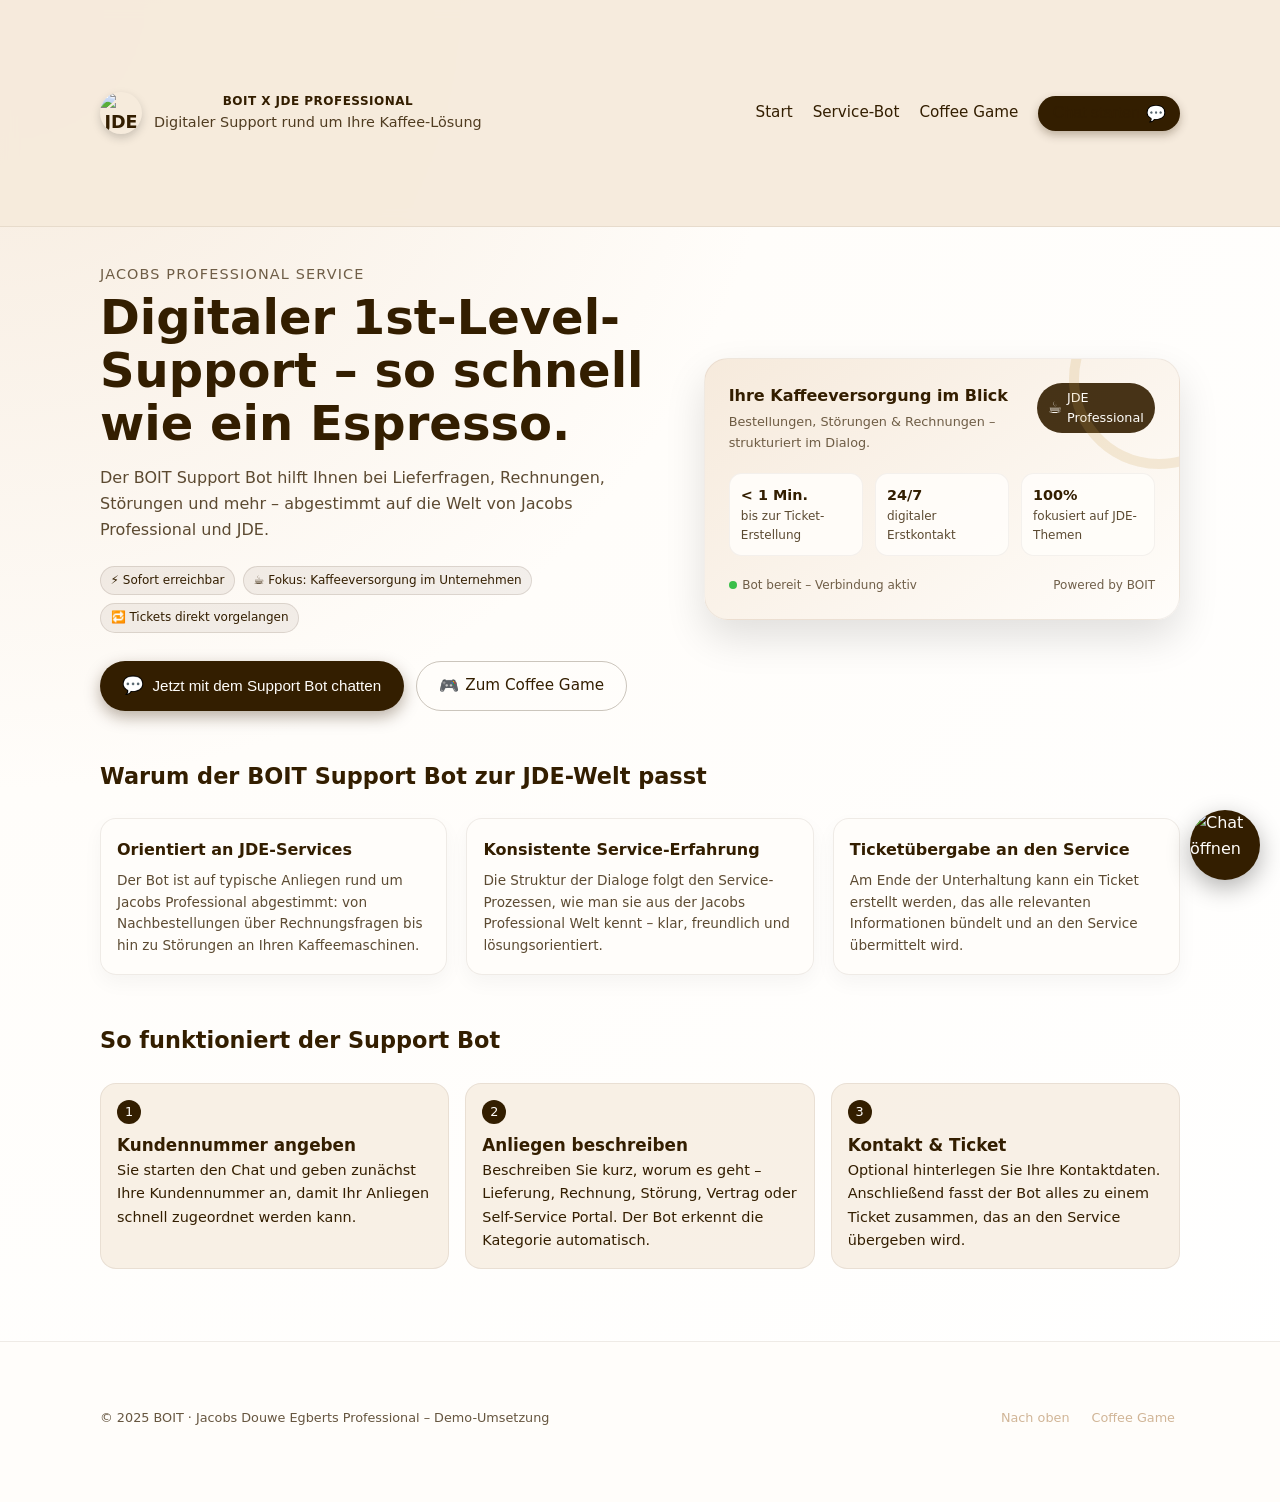
==== index.html @ 922994bf "Update link to Coffee Game page" ====
<!DOCTYPE html>
<html lang="de">
<head>
  <meta charset="UTF-8" />
  <meta name="viewport" content="width=device-width, initial-scale=1.0" />
  <title>BOIT x Jacobs Professional – Support Bot</title>

  <link rel="stylesheet" href="style2.css" />

  <style>
    :root {
      --jde-brown: #331E00;
      --jde-cream: #F6EADC;
      --jde-offwhite: #FFFDFA;
      --jde-accent: #C89A4B; /* leichte Goldnote als Akzent */
    }

    * {
      box-sizing: border-box;
      margin: 0;
      padding: 0;
    }

    body {
      font-family: system-ui, -apple-system, BlinkMacSystemFont, "Segoe UI", sans-serif;
      background: radial-gradient(circle at top left, #F6EADC 0, #FFFDFA 40%, #ffffff 100%);
      color: var(--jde-brown);
      line-height: 1.6;
    }

    a {
      color: inherit;
      text-decoration: none;
    }

    /* NEU: Hilfsklasse für das Logo-Bild - HIER WAR DIE ÄNDERUNG */
    .logo-img {
      width: 100%;
      height: 100%;
      /* 'contain' sorgt dafür, dass das ganze Bild sichtbar ist */
      object-fit: contain;
      display: block;
    }

    /* --------- Layout / Header --------- */

    .page-wrapper {
      min-height: 100vh;
      display: flex;
      flex-direction: column;
    }

    header {
      background: rgba(246, 234, 220, 0.95);
      border-bottom: 1px solid rgba(51, 30, 0, 0.08);
      backdrop-filter: blur(8px);
      position: sticky;
      top: 0;
      z-index: 50;
    }
    
    /* Fix: Header-Schriftfarbe besser lesbar machen */
    header .nav,
    header .nav * {
      color: var(--jde-brown) !important;
    }

    .nav {
      max-width: 1120px;
      margin: 0 auto;
      padding: 0.75rem 1.25rem;
      display: flex;
      align-items: center;
      justify-content: space-between;
      gap: 1rem;
    }

    .nav-left {
      display: flex;
      align-items: center;
      gap: 0.75rem;
    }

    /* Anpassung für das Logo im Header */
    .logo-circle {
      width: 42px;  /* Etwas größer für das Bild */
      height: 42px;
      border-radius: 50%;
      background: transparent; /* Kein Hintergrund mehr nötig */
      display: flex;
      align-items: center;
      justify-content: center;
      font-weight: 600;
      font-size: 1.1rem;
      box-shadow: 0 4px 10px rgba(0, 0, 0, 0.18);
      overflow: hidden; /* Wichtig: Schneidet die Ecken des JPGs rund ab */
    }

    .brand-text {
      display: flex;
      flex-direction: column;
      font-size: 0.8rem;
    }

    .brand-text span:first-child {
      font-weight: 600;
      letter-spacing: 0.04em;
      text-transform: uppercase;
      font-size: 0.75rem;
    }

    .brand-text span:last-child {
      font-size: 0.9rem;
      opacity: 0.85;
    }

    .nav-links {
      display: flex;
      align-items: center;
      gap: 1.25rem;
      font-size: 0.95rem;
    }

    .nav-link {
      position: relative;
      padding-bottom: 0.1rem;
    }

    .nav-link::after {
      content: "";
      position: absolute;
      left: 0;
      bottom: 0;
      width: 0;
      height: 2px;
      background: var(--jde-brown);
      transition: width 0.2s ease;
    }

    .nav-link:hover::after {
      width: 100%;
    }

    .nav-cta {
      padding: 0.5rem 0.9rem;
      border-radius: 999px;
      background: var(--jde-brown);
      color: var(--jde-brown);
      font-size: 0.9rem;
      border: none;
      cursor: pointer;
      display: inline-flex;
      align-items: center;
      gap: 0.35rem;
      box-shadow: 0 4px 10px rgba(51, 30, 0, 0.3);
    }

    .nav-cta span {
      font-size: 1rem;
    }

    /* --------- Hero --------- */

    main {
      flex: 1;
    }

    .hero {
      max-width: 1120px;
      margin: 0 auto;
      padding: 2.5rem 1.25rem 3rem;
      display: grid;
      grid-template-columns: minmax(0, 3fr) minmax(0, 2.5fr);
      gap: 2rem;
      align-items: center;
    }

    @media (max-width: 900px) {
      .hero {
        grid-template-columns: 1fr;
      }
    }

    .hero-title {
      font-size: clamp(2rem, 3vw + 1rem, 3rem);
      line-height: 1.1;
      margin-bottom: 1rem;
      color: var(--jde-brown);
    }

    .hero-title span {
      display: block;
      font-weight: 300;
      letter-spacing: 0.08em;
      text-transform: uppercase;
      font-size: 0.9rem;
      margin-bottom: 0.5rem;
      color: rgba(51, 30, 0, 0.7);
    }

    .hero-subtitle {
      font-size: 1rem;
      max-width: 36rem;
      margin-bottom: 1.5rem;
      color: rgba(51, 30, 0, 0.8);
    }

    .hero-badges {
      display: flex;
      flex-wrap: wrap;
      gap: 0.5rem;
      margin-bottom: 1.75rem;
    }

    .badge {
      font-size: 0.75rem;
      padding: 0.25rem 0.6rem;
      border-radius: 999px;
      background: rgba(51, 30, 0, 0.06);
      border: 1px solid rgba(51, 30, 0, 0.12);
    }

    .hero-actions {
      display: flex;
      flex-wrap: wrap;
      gap: 0.75rem;
    }

    .btn-primary {
      padding: 0.7rem 1.4rem;
      border-radius: 999px;
      background: var(--jde-brown);
      color: var(--jde-offwhite);
      border: none;
      cursor: pointer;
      display: inline-flex;
      align-items: center;
      gap: 0.5rem;
      font-size: 0.95rem;
      box-shadow: 0 6px 16px rgba(51, 30, 0, 0.35);
      text-decoration: none;
    }

    .btn-primary span.icon {
      font-size: 1.1rem;
    }

    .btn-secondary {
      padding: 0.7rem 1.4rem;
      border-radius: 999px;
      background: transparent;
      color: var(--jde-brown);
      border: 1px solid rgba(51, 30, 0, 0.25);
      cursor: pointer;
      display: inline-flex;
      align-items: center;
      gap: 0.4rem;
      font-size: 0.95rem;
      text-decoration: none;
    }

    .btn-secondary span.icon {
      font-size: 1rem;
    }

    /* Hero "Bild"-Seite */

    .hero-card {
      background: linear-gradient(145deg, #F6EADC, #FFFDFA);
      border-radius: 1.5rem;
      padding: 1.5rem;
      box-shadow: 0 18px 40px rgba(0, 0, 0, 0.12);
      border: 1px solid rgba(51, 30, 0, 0.06);
      position: relative;
      overflow: hidden;
    }

    .hero-card-header {
      display: flex;
      justify-content: space-between;
      align-items: flex-start;
      margin-bottom: 1.25rem;
    }

    .hero-card-title {
      font-weight: 600;
      font-size: 1rem;
      margin-bottom: 0.25rem;
    }

    .hero-card-sub {
      font-size: 0.8rem;
      color: rgba(51, 30, 0, 0.7);
    }

    .pill {
      font-size: 0.8rem;
      padding: 0.3rem 0.7rem;
      border-radius: 999px;
      background: rgba(51, 30, 0, 0.9);
      color: var(--jde-offwhite);
      display: inline-flex;
      align-items: center;
      gap: 0.3rem;
    }

    .pill span.icon {
      font-size: 1rem;
    }

    .hero-card-metric {
      display: grid;
      grid-template-columns: repeat(3, minmax(0, 1fr));
      gap: 0.75rem;
      margin-bottom: 1.25rem;
      font-size: 0.8rem;
    }

    .metric-box {
      padding: 0.6rem 0.7rem;
      border-radius: 0.8rem;
      background: rgba(255, 253, 250, 0.9);
      border: 1px solid rgba(51, 30, 0, 0.05);
    }

    .metric-value {
      font-weight: 600;
      font-size: 0.9rem;
    }

    .metric-label {
      font-size: 0.75rem;
      opacity: 0.8;
    }

    .hero-card-footer {
      display: flex;
      justify-content: space-between;
      align-items: center;
      font-size: 0.75rem;
      color: rgba(51, 30, 0, 0.7);
    }

    .status-dot {
      width: 8px;
      height: 8px;
      border-radius: 999px;
      background: #3ABF4A;
      margin-right: 0.35rem;
    }

    .coffee-ring {
      position: absolute;
      width: 180px;
      height: 180px;
      border-radius: 50%;
      border: 10px solid rgba(200, 154, 75, 0.18);
      top: -70px;
      right: -70px;
      transform: rotate(-8deg);
    }

    /* --------- Info-Sektionen --------- */

    .section {
      max-width: 1120px;
      margin: 0 auto;
      padding: 0 1.25rem 3rem;
    }

    .section-title {
      font-size: 1.4rem;
      margin-bottom: 1.5rem;
    }

    .cards {
      display: grid;
      grid-template-columns: repeat(3, minmax(0, 1fr));
      gap: 1.2rem;
    }

    @media (max-width: 900px) {
      .cards {
        grid-template-columns: 1fr;
      }
    }

    .card {
      background: rgba(255, 253, 250, 0.95);
      border-radius: 1rem;
      padding: 1.1rem 1rem;
      border: 1px solid rgba(51, 30, 0, 0.08);
      box-shadow: 0 8px 20px rgba(0, 0, 0, 0.04);
      font-size: 0.9rem;
    }

    .card h3 {
      font-size: 1rem;
      margin-bottom: 0.45rem;
    }

    .card p {
      font-size: 0.85rem;
      color: rgba(51, 30, 0, 0.8);
    }

    .steps {
      display: grid;
      grid-template-columns: repeat(3, minmax(0, 1fr));
      gap: 1rem;
      font-size: 0.9rem;
    }

    @media (max-width: 900px) {
      .steps {
        grid-template-columns: 1fr;
      }
    }

    .step {
      background: rgba(246, 234, 220, 0.7);
      border-radius: 1rem;
      padding: 1rem;
      border: 1px solid rgba(51, 30, 0, 0.08);
    }

    .step-number {
      width: 24px;
      height: 24px;
      border-radius: 999px;
      background: var(--jde-brown);
      color: var(--jde-offwhite);
      display: inline-flex;
      align-items: center;
      justify-content: center;
      font-size: 0.8rem;
      margin-bottom: 0.5rem;
    }

    /* --------- Footer --------- */

    footer {
      border-top: 1px solid rgba(51, 30, 0, 0.08);
      margin-top: 1.5rem;
      background: #FFFDFA;
    }

    .footer-inner {
      max-width: 1120px;
      margin: 0 auto;
      padding: 1rem 1.25rem 1.5rem;
      font-size: 0.8rem;
      display: flex;
      flex-wrap: wrap;
      justify-content: space-between;
      gap: 0.8rem;
      color: rgba(51, 30, 0, 0.75);
    }

    .footer-links {
      display: flex;
      flex-wrap: wrap;
      gap: 0.75rem;
    }

    .footer-links a {
      opacity: 0.85;
    }

    /* --------- Chat-Widget --------- */

    #chat-toggle {
      position: fixed;
      bottom: 20px;
      right: 20px;
      background: var(--jde-brown);
      color: var(--jde-offwhite);
      border-radius: 50%; /* Rund machen */
      width: 70px; /* Etwas größer für das Logo */
      height: 70px;
      cursor: pointer;
      display: flex;
      align-items: center;
      justify-content: center;
      box-shadow: 0 8px 24px rgba(0, 0, 0, 0.3);
      z-index: 999;
      padding: 0; /* Padding weg, damit Bild füllt */
      overflow: hidden; /* Ecken abschneiden für JPG */
      transition: transform 0.2s ease;
    }
    
    #chat-toggle:hover {
        transform: scale(1.05);
    }

    #chat-window {
      position: fixed;
      bottom: 100px;
      right: 20px;
      width: 360px;
      height: 500px;
      background: var(--jde-offwhite);
      border-radius: 16px;
      box-shadow: 0 18px 40px rgba(0, 0, 0, 0.28);
      display: none;
      flex-direction: column;
      z-index: 1000;
      border: 1px solid rgba(51, 30, 0, 0.16);
      overflow: hidden;
    }

    @media (max-width: 500px) {
      #chat-window {
        width: calc(100% - 32px);
        right: 16px;
      }
    }

    #chat-header {
      background: var(--jde-brown);
      color: var(--jde-offwhite);
      padding: 10px 12px;
      display: flex;
      justify-content: space-between;
      align-items: center;
    }

    #chat-header-title {
      display: flex;
      flex-direction: column;
      font-size: 0.8rem;
    }

    #chat-header-title span:first-child {
      font-weight: 600;
      font-size: 0.9rem;
    }

    #chat-header-title span:last-child {
      opacity: 0.85;
      font-size: 0.75rem;
    }

    #chat-close {
      cursor: pointer;
      font-size: 1rem;
      padding: 0.1rem 0.3rem;
      border-radius: 4px;
    }

    #chat-close:hover {
      background: rgba(255, 255, 255, 0.12);
    }

    #chat-messages {
      flex: 1;
      padding: 10px 12px;
      overflow-y: auto;
      font-size: 0.85rem;
      background: linear-gradient(to bottom, rgba(246, 234, 220, 0.35), #FFFDFA);
    }

    .bot-message {
      background: rgba(246, 234, 220, 0.95);
      padding: 8px 10px;
      border-radius: 10px;
      margin-bottom: 8px;
      max-width: 85%;
      box-shadow: 0 4px 10px rgba(0, 0, 0, 0.06);
    }

    .user-message {
      background: #D1FFD1;
      padding: 8px 10px;
      border-radius: 10px;
      margin-bottom: 8px;
      max-width: 85%;
      margin-left: auto;
      text-align: right;
      box-shadow: 0 4px 10px rgba(0, 0, 0, 0.06);
    }

    #chat-input-area {
      padding: 8px;
      display: flex;
      gap: 6px;
      border-top: 1px solid rgba(51, 30, 0, 0.08);
      background: #FFFDFA;
    }

    #chat-input {
      flex: 1;
      padding: 8px 9px;
      border-radius: 999px;
      border: 1px solid rgba(51, 30, 0, 0.2);
      font-size: 0.85rem;
      outline: none;
    }

    #chat-input:focus {
      border-color: var(--jde-brown);
      box-shadow: 0 0 0 2px rgba(51, 30, 0, 0.12);
    }

    #chat-send {
      padding: 0 12px;
      background: var(--jde-brown);
      color: var(--jde-offwhite);
      border: none;
      border-radius: 999px;
      cursor: pointer;
      font-size: 1rem;
      display: flex;
      align-items: center;
      justify-content: center;
    }

    #chat-error {
      color: #b00020;
      font-size: 0.7rem;
      padding: 0 10px 6px;
      display: none;
    }
  </style>
</head>

<body>
<div class="page-wrapper">
  <header>
    <nav class="nav">
      <div class="nav-left">
        <div class="logo-circle">
          <img src="grafik.jpg" alt="JDE Logo" class="logo-img">
        </div>
        <div class="brand-text">
          <span>BOIT x JDE Professional</span>
          <span>Digitaler Support rund um Ihre Kaffee-Lösung</span>
        </div>
      </div>

      <div class="nav-links">
        <a href="#top" class="nav-link">Start</a>
        <a href="#bot" class="nav-link">Service-Bot</a>
        <a href="gamedesign.html" class="nav-link">Coffee Game</a>
        <button class="nav-cta" id="nav-chat-open">
          <span>Chat starten</span>
          <span>💬</span>
        </button>
      </div>
    </nav>
  </header>

  <main id="top">
    <section class="hero">
      <div>
        <h1 class="hero-title">
          <span>Jacobs Professional Service</span>
          Digitaler 1st-Level-Support – so schnell wie ein Espresso.
        </h1>
        <p class="hero-subtitle">
          Der BOIT Support Bot hilft Ihnen bei Lieferfragen, Rechnungen, Störungen
          und mehr – abgestimmt auf die Welt von Jacobs Professional und JDE.
        </p>

        <div class="hero-badges">
          <div class="badge">⚡ Sofort erreichbar</div>
          <div class="badge">☕ Fokus: Kaffeeversorgung im Unternehmen</div>
          <div class="badge">🔁 Tickets direkt vorgelangen</div>
        </div>

        <div class="hero-actions">
          <button class="btn-primary" id="hero-chat-open">
            <span class="icon">💬</span>
            <span>Jetzt mit dem Support Bot chatten</span>
          </button>

          <a href="gamedesign.html" class="btn-secondary">
            <span class="icon">🎮</span>
            <span>Zum Coffee Game</span>
          </a>
        </div>
      </div>

      <aside class="hero-card" aria-label="Status Kaffeelösung">
        <div class="coffee-ring" aria-hidden="true"></div>

        <div class="hero-card-header">
          <div>
            <div class="hero-card-title">Ihre Kaffeeversorgung im Blick</div>
            <div class="hero-card-sub">
              Bestellungen, Störungen &amp; Rechnungen – strukturiert im Dialog.
            </div>
          </div>
          <div class="pill">
            <span class="icon">☕</span>
            JDE Professional
          </div>
        </div>

        <div class="hero-card-metric">
          <div class="metric-box">
            <div class="metric-value">&lt; 1 Min.</div>
            <div class="metric-label">bis zur Ticket-Erstellung</div>
          </div>
          <div class="metric-box">
            <div class="metric-value">24/7</div>
            <div class="metric-label">digitaler Erstkontakt</div>
          </div>
          <div class="metric-box">
            <div class="metric-value">100%</div>
            <div class="metric-label">fokusiert auf JDE-Themen</div>
          </div>
        </div>

        <div class="hero-card-footer">
          <div style="display:flex;align-items:center;">
            <span class="status-dot"></span>
            <span>Bot bereit – Verbindung aktiv</span>
          </div>
          <div>Powered by BOIT</div>
        </div>
      </aside>
    </section>

    <section class="section" id="bot">
      <h2 class="section-title">Warum der BOIT Support Bot zur JDE-Welt passt</h2>
      <div class="cards">
        <article class="card">
          <h3>Orientiert an JDE-Services</h3>
          <p>
            Der Bot ist auf typische Anliegen rund um Jacobs Professional abgestimmt:
            von Nachbestellungen über Rechnungsfragen bis hin zu Störungen an Ihren
            Kaffeemaschinen.
          </p>
        </article>

        <article class="card">
          <h3>Konsistente Service-Erfahrung</h3>
          <p>
            Die Struktur der Dialoge folgt den Service-Prozessen, wie man sie aus der
            Jacobs Professional Welt kennt – klar, freundlich und lösungsorientiert.
          </p>
        </article>

        <article class="card">
          <h3>Ticketübergabe an den Service</h3>
          <p>
            Am Ende der Unterhaltung kann ein Ticket erstellt werden, das alle
            relevanten Informationen bündelt und an den Service übermittelt wird.
          </p>
        </article>
      </div>
    </section>

    <section class="section">
      <h2 class="section-title">So funktioniert der Support Bot</h2>
      <div class="steps">
        <div class="step">
          <div class="step-number">1</div>
          <h3>Kundennummer angeben</h3>
          <p>
            Sie starten den Chat und geben zunächst Ihre Kundennummer an, damit
            Ihr Anliegen schnell zugeordnet werden kann.
          </p>
        </div>
        <div class="step">
          <div class="step-number">2</div>
          <h3>Anliegen beschreiben</h3>
          <p>
            Beschreiben Sie kurz, worum es geht – Lieferung, Rechnung,
            Störung, Vertrag oder Self-Service Portal. Der Bot erkennt die
            Kategorie automatisch.
          </p>
        </div>
        <div class="step">
          <div class="step-number">3</div>
          <h3>Kontakt & Ticket</h3>
          <p>
            Optional hinterlegen Sie Ihre Kontaktdaten. Anschließend fasst der Bot
            alles zu einem Ticket zusammen, das an den Service übergeben wird.
          </p>
        </div>
      </div>
    </section>
  </main>

  <footer>
    <div class="footer-inner">
      <div>© 2025 BOIT · Jacobs Douwe Egberts Professional – Demo-Umsetzung</div>
      <div class="footer-links">
        <a href="#top">Nach oben</a>
        <a href="game.html">Coffee Game</a>
      </div>
    </div>
  </footer>
</div>

<div id="chat-toggle">
  <img src="grafik.jpg" alt="Chat öffnen" class="logo-img">
</div>

<div id="chat-window" aria-label="Support-Chat">
  <div id="chat-header">
    <div id="chat-header-title">
      <span>BOIT Support Bot</span>
      <span>Jacobs Professional Service-Assistent</span>
    </div>
    <span id="chat-close">✖</span>
  </div>

  <div id="chat-messages"></div>
  <div id="chat-error"></div>

  <div id="chat-input-area">
    <input type="text" id="chat-input" placeholder="Nachricht eingeben..." />
    <button id="chat-send">➤</button>
  </div>
</div>

<script>
  // Backend-URL deines Node-Servers (Cloudflare Tunnel)
  const BACKEND_URL = "https://bot.boit.website/chat";

  const chatToggle = document.getElementById('chat-toggle');
  const chatWindow = document.getElementById('chat-window');
  const chatClose = document.getElementById('chat-close');
  const chatMessages = document.getElementById('chat-messages');
  const chatInput = document.getElementById('chat-input');
  const chatSend = document.getElementById('chat-send');
  const chatError = document.getElementById('chat-error');

  const navChatOpen = document.getElementById('nav-chat-open');
  const heroChatOpen = document.getElementById('hero-chat-open');

  let chatState = {};
  let isSending = false;
  let chatInitialized = false;

  function openChat() {
    chatWindow.style.display = 'flex';
    if (!chatInitialized) {
      initChatGreeting();
      chatInitialized = true;
    }
  }

  chatToggle.onclick = openChat;
  navChatOpen.onclick = openChat;
  heroChatOpen.onclick = openChat;

  chatClose.onclick = () => {
    chatWindow.style.display = 'none';
  };

  function addMessage(text, sender = 'bot') {
    const messageDiv = document.createElement('div');
    messageDiv.className = sender === 'user' ? 'user-message' : 'bot-message';
    messageDiv.innerHTML = text;
    chatMessages.appendChild(messageDiv);
    chatMessages.scrollTop = chatMessages.scrollHeight;
  }

  async function initChatGreeting() {
    try {
      const resp = await fetch(BACKEND_URL);
      if (!resp.ok) return;
      const data = await resp.json();
      chatState = data.state || {};
      if (data.reply) {
        addMessage(data.reply, 'bot');
      }
    } catch (e) {
      console.error("Fehler beim Laden der Begrüßung:", e);
    }
  }

  async function sendMessage() {
    if (isSending) return;

    const text = chatInput.value.trim();
    if (!text) return;

    addMessage(text, 'user');
    chatInput.value = '';
    isSending = true;
    chatError.style.display = 'none';

    try {
      const response = await fetch(BACKEND_URL, {
        method: "POST",
        headers: { "Content-Type": "application/json" },
        body: JSON.stringify({
          prompt: text,
          state: chatState
        }),
      });

      if (!response.ok) {
        throw new Error("HTTP-Fehler: " + response.status);
      }

      const data = await response.json();
      chatState = data.state || {};
      addMessage(data.reply || "Keine Antwort erhalten.", 'bot');
    } catch (error) {
      chatError.innerText = "Serverfehler: Verbindung fehlgeschlagen.";
      chatError.style.display = 'block';
      console.error(error);
    }

    isSending = false;
  }

  chatSend.onclick = sendMessage;
  chatInput.addEventListener("keydown", (e) => {
    if (e.key === "Enter") sendMessage();
  });
</script>

</body>
</html>
---- style2.css ----
/* === RESET === */
* {
  margin: 0;
  padding: 0;
  box-sizing: border-box;
}

body {
  font-family: 'Helvetica Neue', Arial, sans-serif;
  color: #3b2f2f;
  background-color: #f7efe7;
  line-height: 1.6;
}

a {
  text-decoration: none;
  color: inherit;
}

img {
  max-width: 100%;
  height: auto;
}

/* === HEADER === */
header {
  background-color: #4a2f22;
  color: #fbf8f5;
  text-align: center;
  padding: 80px 20px;
}

header h1 {
  font-size: 2.8rem;
  margin-bottom: 20px;
  font-weight: 700;
}

header p {
  font-size: 1.2rem;
  margin-bottom: 30px;
  color: #eadfcf;
}

.cta-button {
  display: inline-block;
  background-color: #7a4f3a;
  color: #fff7f2;
  padding: 14px 30px;
  font-weight: bold;
  border-radius: 30px;
  transition: all 0.3s ease;
}

.cta-button:hover {
  background-color: #92644f;
  transform: scale(1.05);
}

/* === SECTIONS === */
.section {
  padding: 70px 20px;
}

.section.light {
  background-color: #f3eee8;
}

.container {
  max-width: 1000px;
  margin: 0 auto;
  text-align: center;
}

.container h2 {
  color: #4a2f22;
  font-size: 2rem;
  margin-bottom: 30px;
}

.features {
  display: flex;
  flex-wrap: wrap;
  justify-content: center;
  gap: 30px;
}

.feature-item {
  background-color: #fff;
  border-radius: 10px;
  padding: 30px 20px;
  flex: 1 1 calc(30% - 20px);
  box-shadow: 0 4px 12px rgba(0, 0, 0, 0.1);
  transition: transform 0.3s ease;
}

.feature-item:hover {
  transform: translateY(-5px);
}

.feature-item h3 {
  color: #6a4b3a;
  margin-bottom: 15px;
  font-size: 1.2rem;
}

.feature-item p {
  color: #5b463b;
  font-size: 0.95rem;
}

/* === HOW IT WORKS === */
ol {
  text-align: left;
  display: inline-block;
  color: #4a2f22;
  font-size: 1rem;
  line-height: 1.8;
}

/* === FOOTER === */
footer {
  background-color: #35261f;
  color: #efe7df;
  text-align: center;
  padding: 50px 20px;
  font-size: 0.9rem;
}

footer a {
  color: #c9a986;
  margin: 0 5px;
}

@media (max-width: 768px) {
  .feature-item {
    flex: 1 1 100%;
  }

  header h1 {
    font-size: 2rem;
  }
}
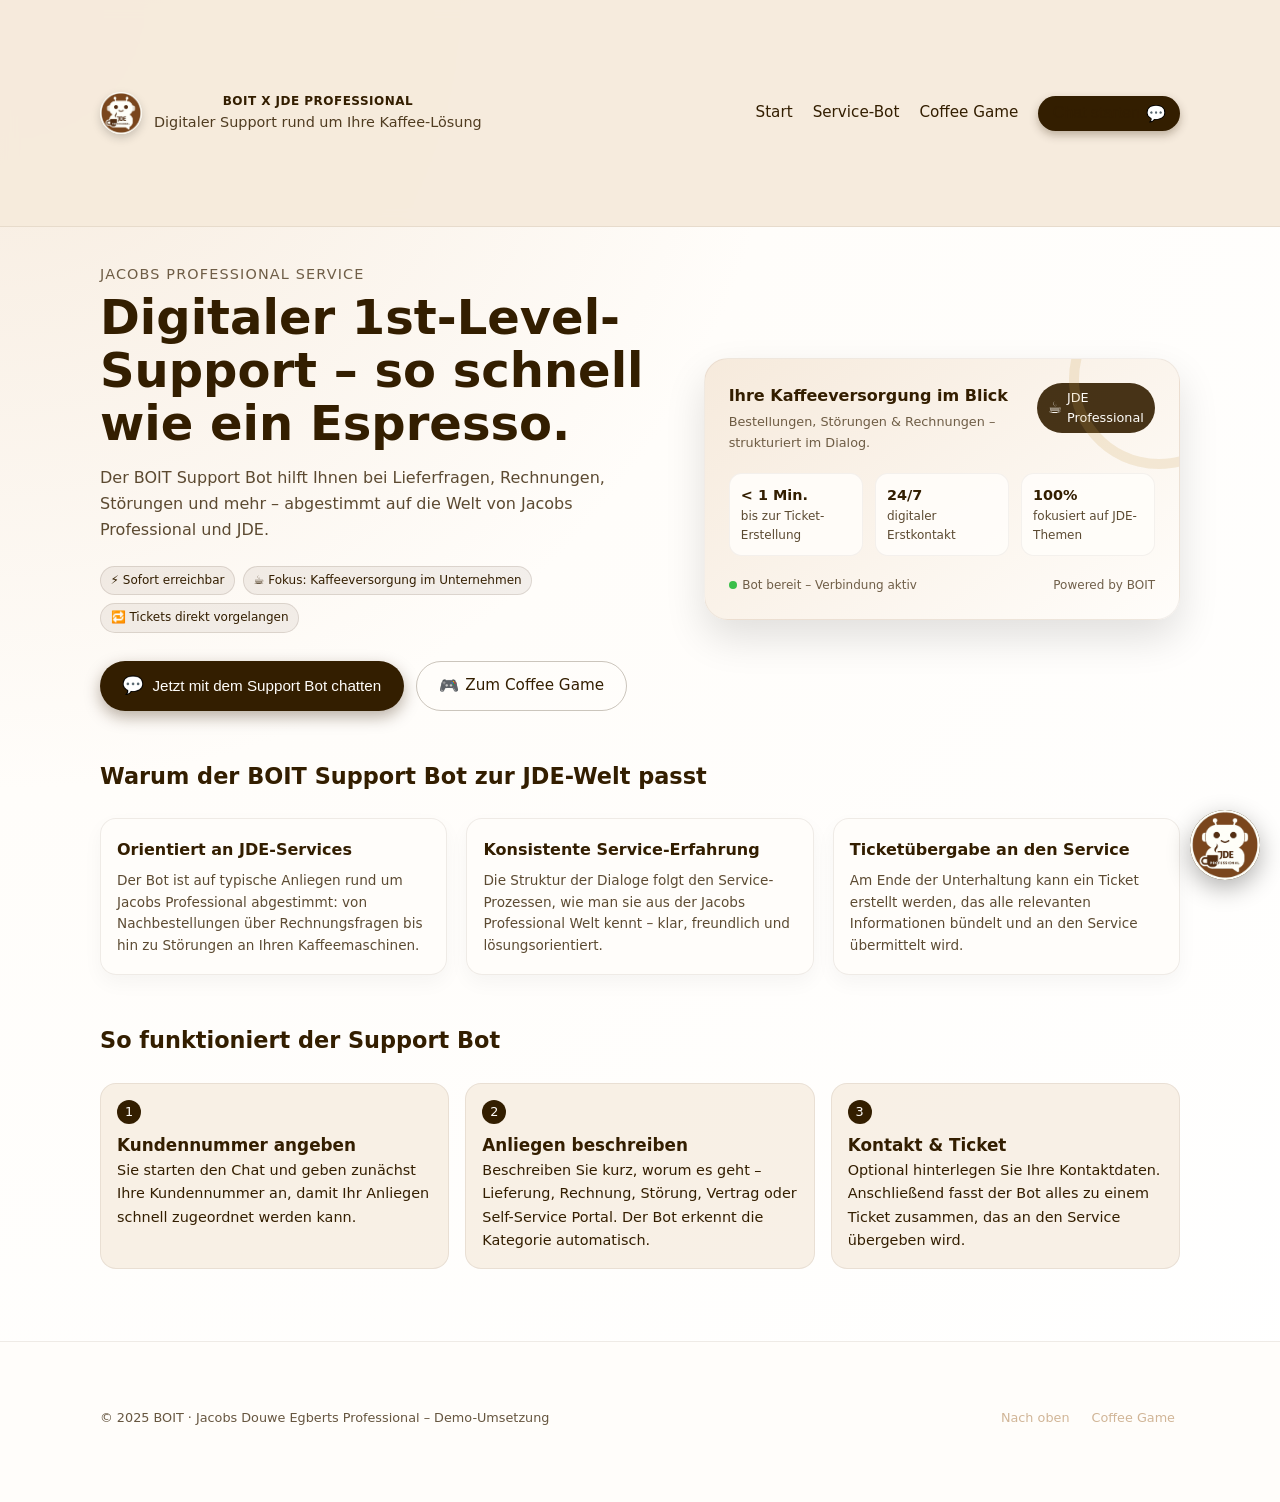
==== commit 2be58fdb: "Refactor logo styles and update game link" ====
--- a/index.html
+++ b/index.html
@@ -33,11 +33,10 @@
       text-decoration: none;
     }
 
-    /* NEU: Hilfsklasse für das Logo-Bild - HIER WAR DIE ÄNDERUNG */
+    /* Hilfsklasse für das Logo-Bild (Allgemein) */
     .logo-img {
       width: 100%;
       height: 100%;
-      /* 'contain' sorgt dafür, dass das ganze Bild sichtbar ist */
       object-fit: contain;
       display: block;
     }
@@ -59,7 +58,6 @@
       z-index: 50;
     }
     
-    /* Fix: Header-Schriftfarbe besser lesbar machen */
     header .nav,
     header .nav * {
       color: var(--jde-brown) !important;
@@ -81,19 +79,19 @@
       gap: 0.75rem;
     }
 
-    /* Anpassung für das Logo im Header */
+    /* Logo im Haupt-Header */
     .logo-circle {
-      width: 42px;  /* Etwas größer für das Bild */
+      width: 42px;
       height: 42px;
       border-radius: 50%;
-      background: transparent; /* Kein Hintergrund mehr nötig */
+      background: transparent;
       display: flex;
       align-items: center;
       justify-content: center;
       font-weight: 600;
       font-size: 1.1rem;
       box-shadow: 0 4px 10px rgba(0, 0, 0, 0.18);
-      overflow: hidden; /* Wichtig: Schneidet die Ecken des JPGs rund ab */
+      overflow: hidden;
     }
 
     .brand-text {
@@ -476,7 +474,7 @@
       background: var(--jde-brown);
       color: var(--jde-offwhite);
       border-radius: 50%; /* Rund machen */
-      width: 70px; /* Etwas größer für das Logo */
+      width: 70px;
       height: 70px;
       cursor: pointer;
       display: flex;
@@ -484,8 +482,8 @@
       justify-content: center;
       box-shadow: 0 8px 24px rgba(0, 0, 0, 0.3);
       z-index: 999;
-      padding: 0; /* Padding weg, damit Bild füllt */
-      overflow: hidden; /* Ecken abschneiden für JPG */
+      padding: 0;
+      overflow: hidden;
       transition: transform 0.2s ease;
     }
     
@@ -525,6 +523,26 @@
       align-items: center;
     }
 
+    /* NEU: Kleines Logo im Chat-Header */
+    .chat-header-logo {
+      width: 34px;
+      height: 34px;
+      border-radius: 50%;
+      background: #fff; /* Damit das Bild gut lesbar ist */
+      border: 2px solid rgba(255,255,255,0.2);
+      overflow: hidden;
+      display: flex;
+      align-items: center;
+      justify-content: center;
+      flex-shrink: 0;
+    }
+    
+    .chat-header-logo img {
+      width: 100%;
+      height: 100%;
+      object-fit: contain;
+    }
+
     #chat-header-title {
       display: flex;
       flex-direction: column;
@@ -641,7 +659,7 @@
       <div class="nav-links">
         <a href="#top" class="nav-link">Start</a>
         <a href="#bot" class="nav-link">Service-Bot</a>
-        <a href="gamedesign.html" class="nav-link">Coffee Game</a>
+        <a href="game.html" class="nav-link">Coffee Game</a>
         <button class="nav-cta" id="nav-chat-open">
           <span>Chat starten</span>
           <span>💬</span>
@@ -674,7 +692,7 @@
             <span>Jetzt mit dem Support Bot chatten</span>
           </button>
 
-          <a href="gamedesign.html" class="btn-secondary">
+          <a href="game.html" class="btn-secondary">
             <span class="icon">🎮</span>
             <span>Zum Coffee Game</span>
           </a>
@@ -801,9 +819,14 @@
 
 <div id="chat-window" aria-label="Support-Chat">
   <div id="chat-header">
-    <div id="chat-header-title">
-      <span>BOIT Support Bot</span>
-      <span>Jacobs Professional Service-Assistent</span>
+    <div style="display:flex; align-items:center; gap:10px;">
+      <div class="chat-header-logo">
+        <img src="grafik.jpg" alt="Bot Logo">
+      </div>
+      <div id="chat-header-title">
+        <span>BOIT Support Bot</span>
+        <span>Jacobs Professional Service-Assistent</span>
+      </div>
     </div>
     <span id="chat-close">✖</span>
   </div>
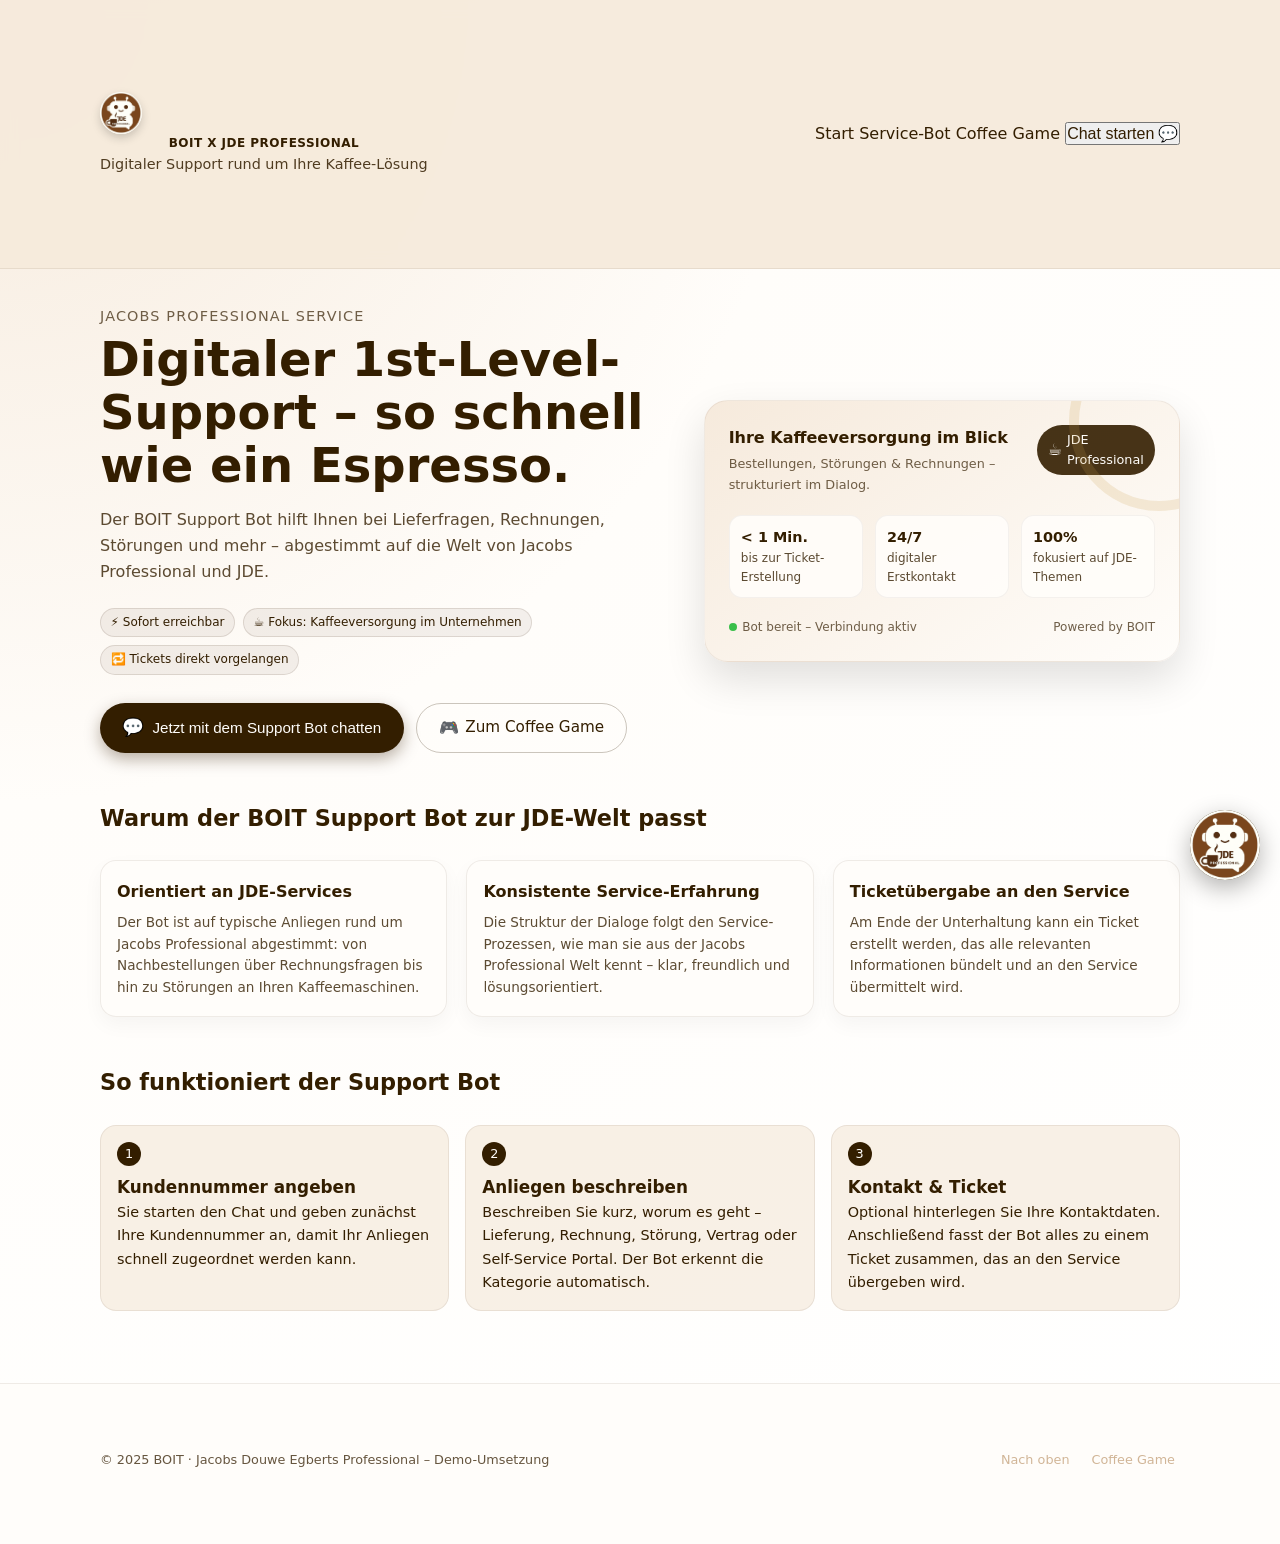
==== commit 28d18145: "Update index.html" ====
--- a/index.html
+++ b/index.html
@@ -73,7 +73,7 @@
       gap: 1rem;
     }
 
-    .nav-left {
+    .-left {
       display: flex;
       align-items: center;
       gap: 0.75rem;
@@ -112,19 +112,19 @@
       opacity: 0.85;
     }
 
-    .nav-links {
+    .-links {
       display: flex;
       align-items: center;
       gap: 1.25rem;
       font-size: 0.95rem;
     }
 
-    .nav-link {
+    .-link {
       position: relative;
       padding-bottom: 0.1rem;
     }
 
-    .nav-link::after {
+    .-link::after {
       content: "";
       position: absolute;
       left: 0;
@@ -135,15 +135,15 @@
       transition: width 0.2s ease;
     }
 
-    .nav-link:hover::after {
+    .-link:hover::after {
       width: 100%;
     }
 
-    .nav-cta {
+    .-cta {
       padding: 0.5rem 0.9rem;
       border-radius: 999px;
       background: var(--jde-brown);
-      color: var(--jde-brown);
+      color: var(--jde-offwhite);
       font-size: 0.9rem;
       border: none;
       cursor: pointer;
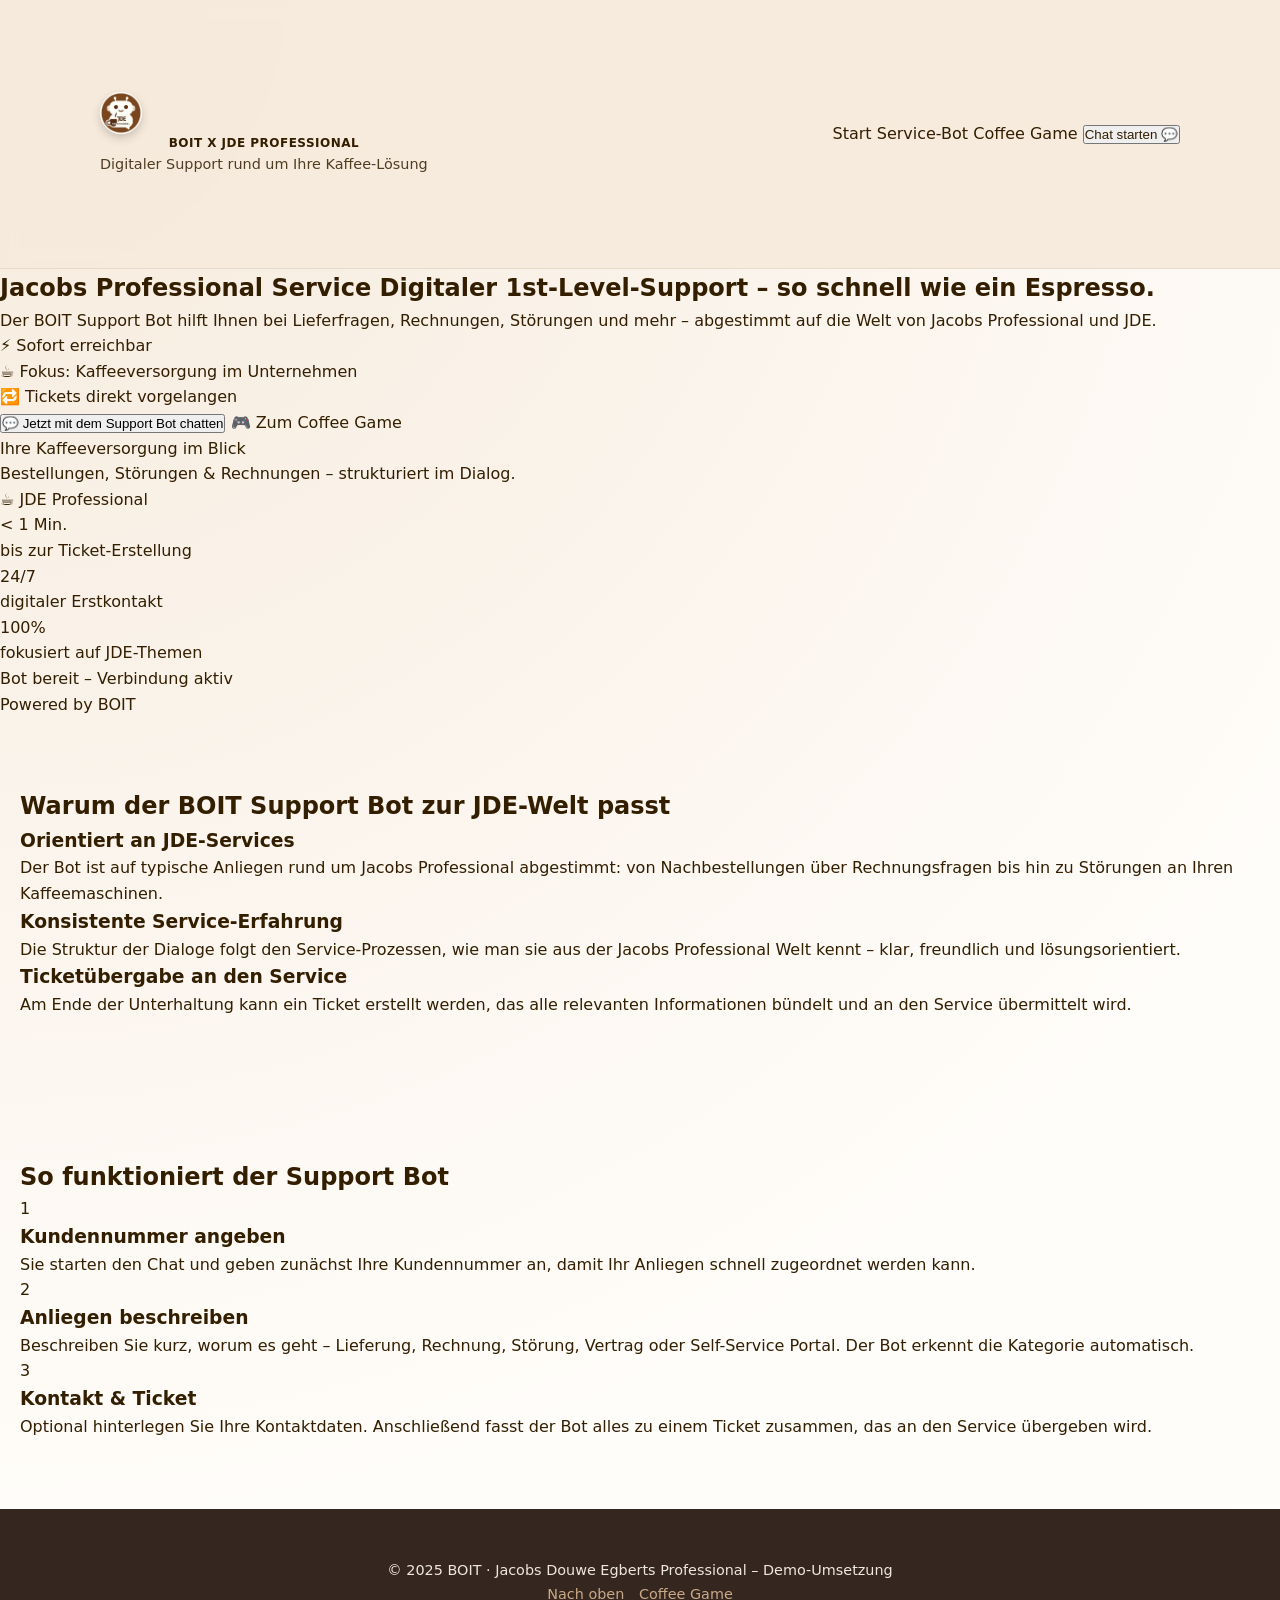
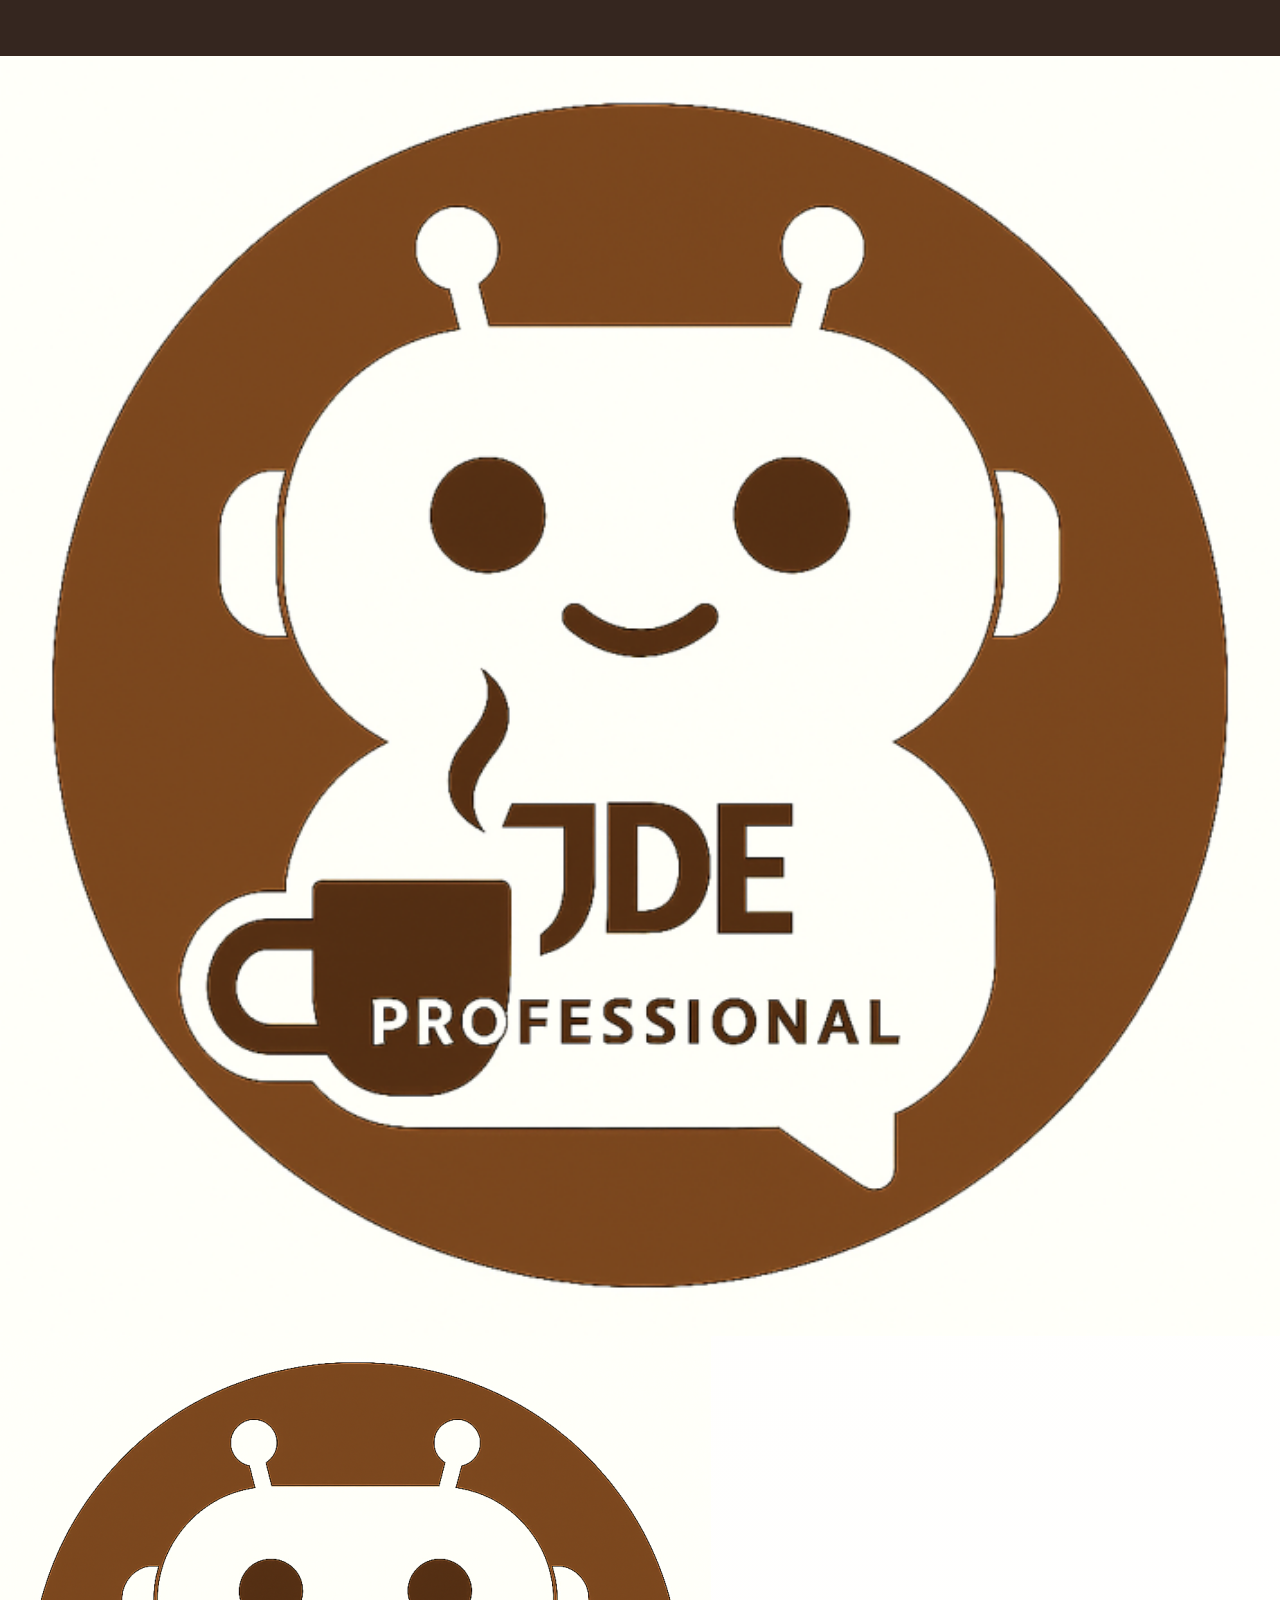
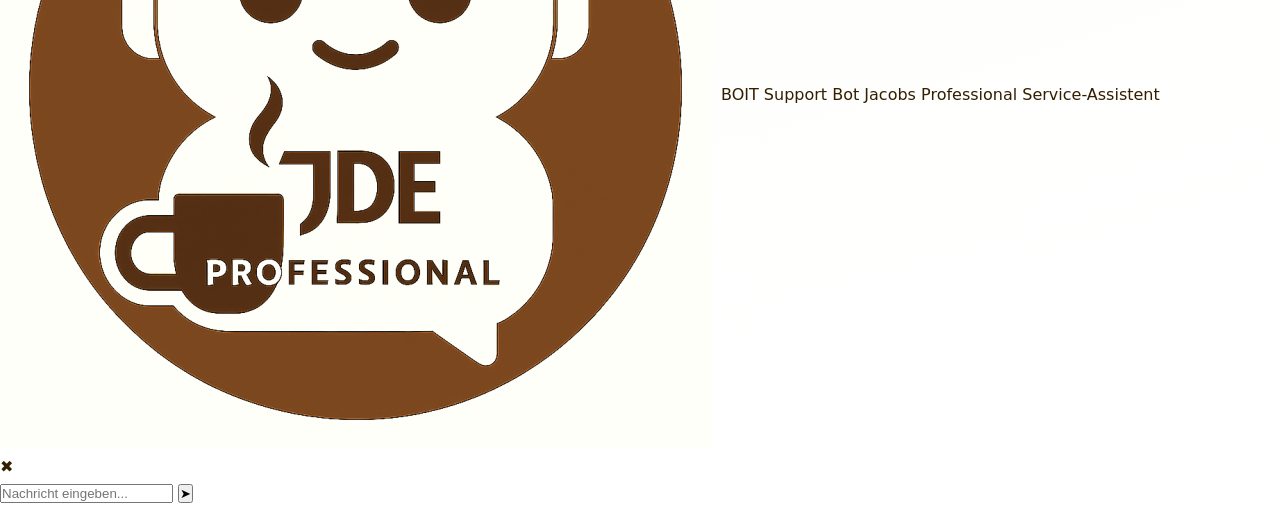
==== commit 9f489fb1: "Fix color property in .-cta class" ====
--- a/index.html
+++ b/index.html
@@ -142,8 +142,8 @@
     .-cta {
       padding: 0.5rem 0.9rem;
       border-radius: 999px;
-      background: var(--jde-brown);
-      color: var(--jde-offwhite);
+      background: var(--jde-offwhite);
+      color: var(--jde-offwhite;
       font-size: 0.9rem;
       border: none;
       cursor: pointer;
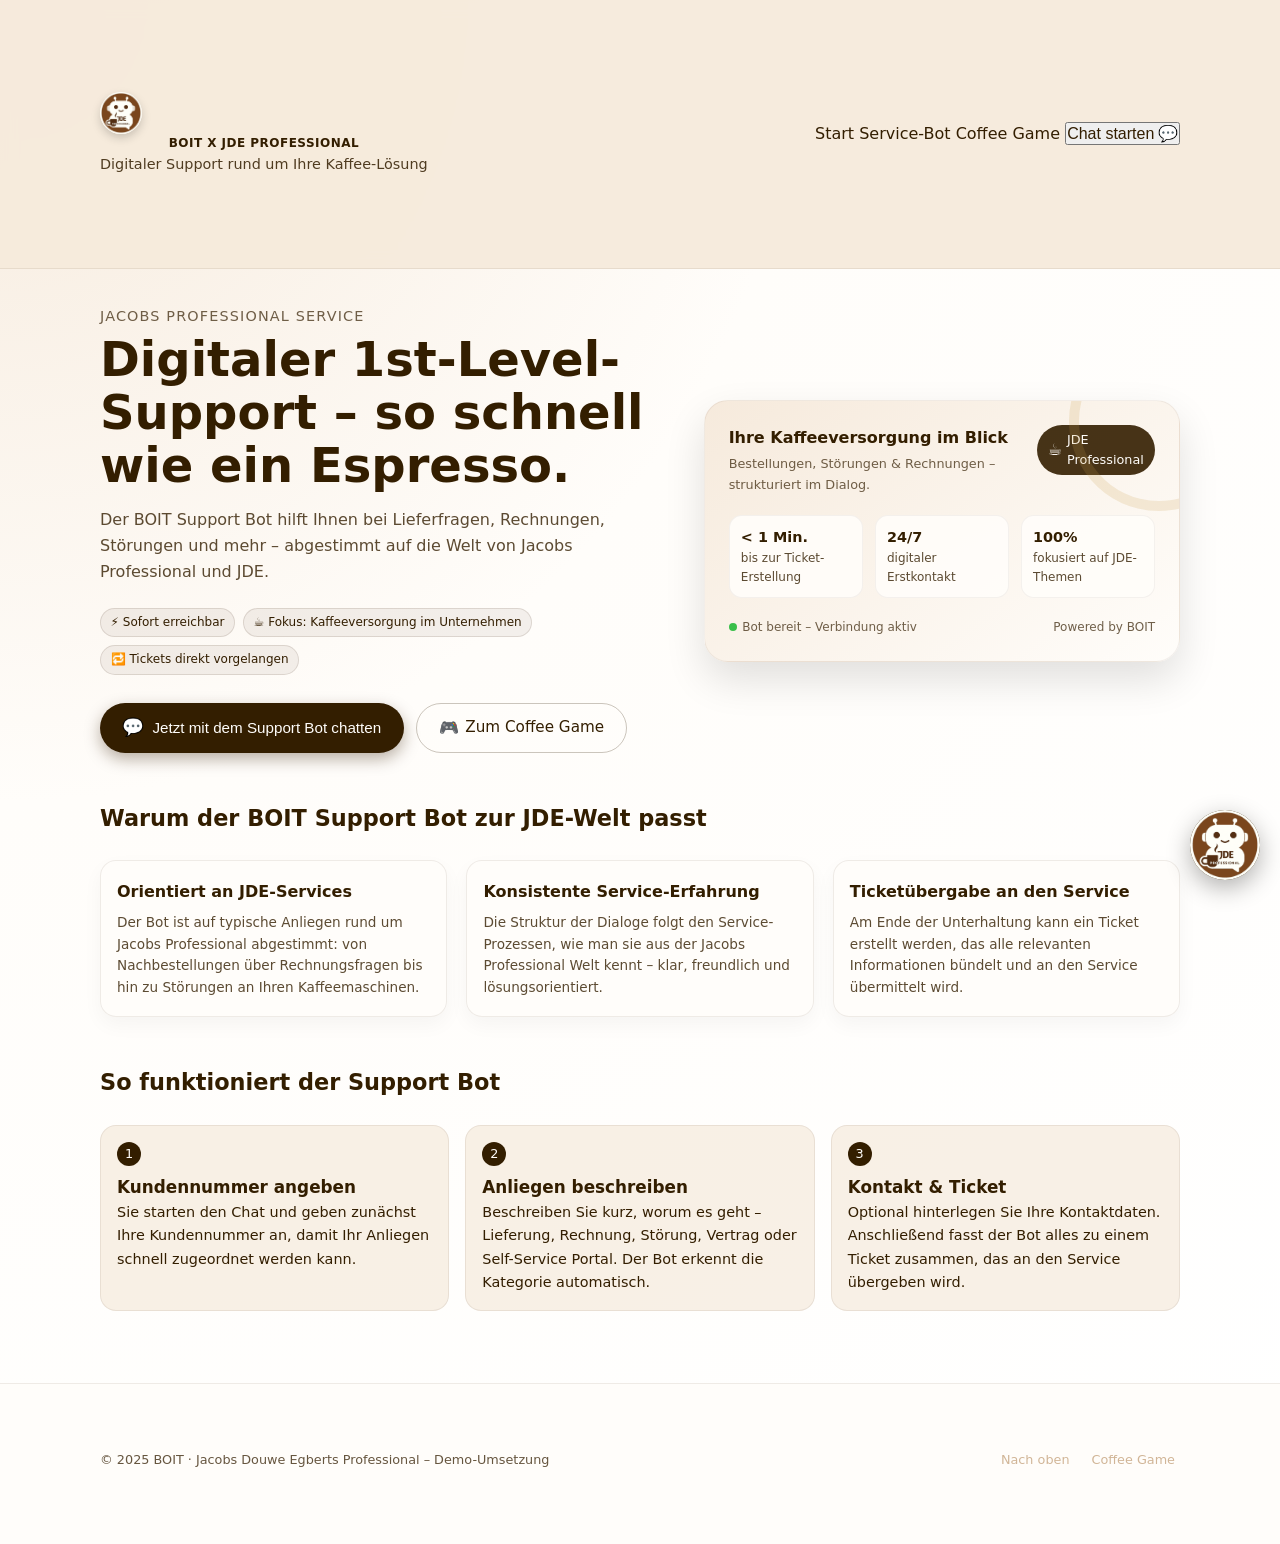
==== commit fa0194d3: "Fix color property syntax and add newline at end" ====
--- a/index.html
+++ b/index.html
@@ -142,8 +142,8 @@
     .-cta {
       padding: 0.5rem 0.9rem;
       border-radius: 999px;
-      background: var(--jde-offwhite);
-      color: var(--jde-offwhite;
+      background: var(--jde-brown);
+      color: var(--jde-offwhite);
       font-size: 0.9rem;
       border: none;
       cursor: pointer;
